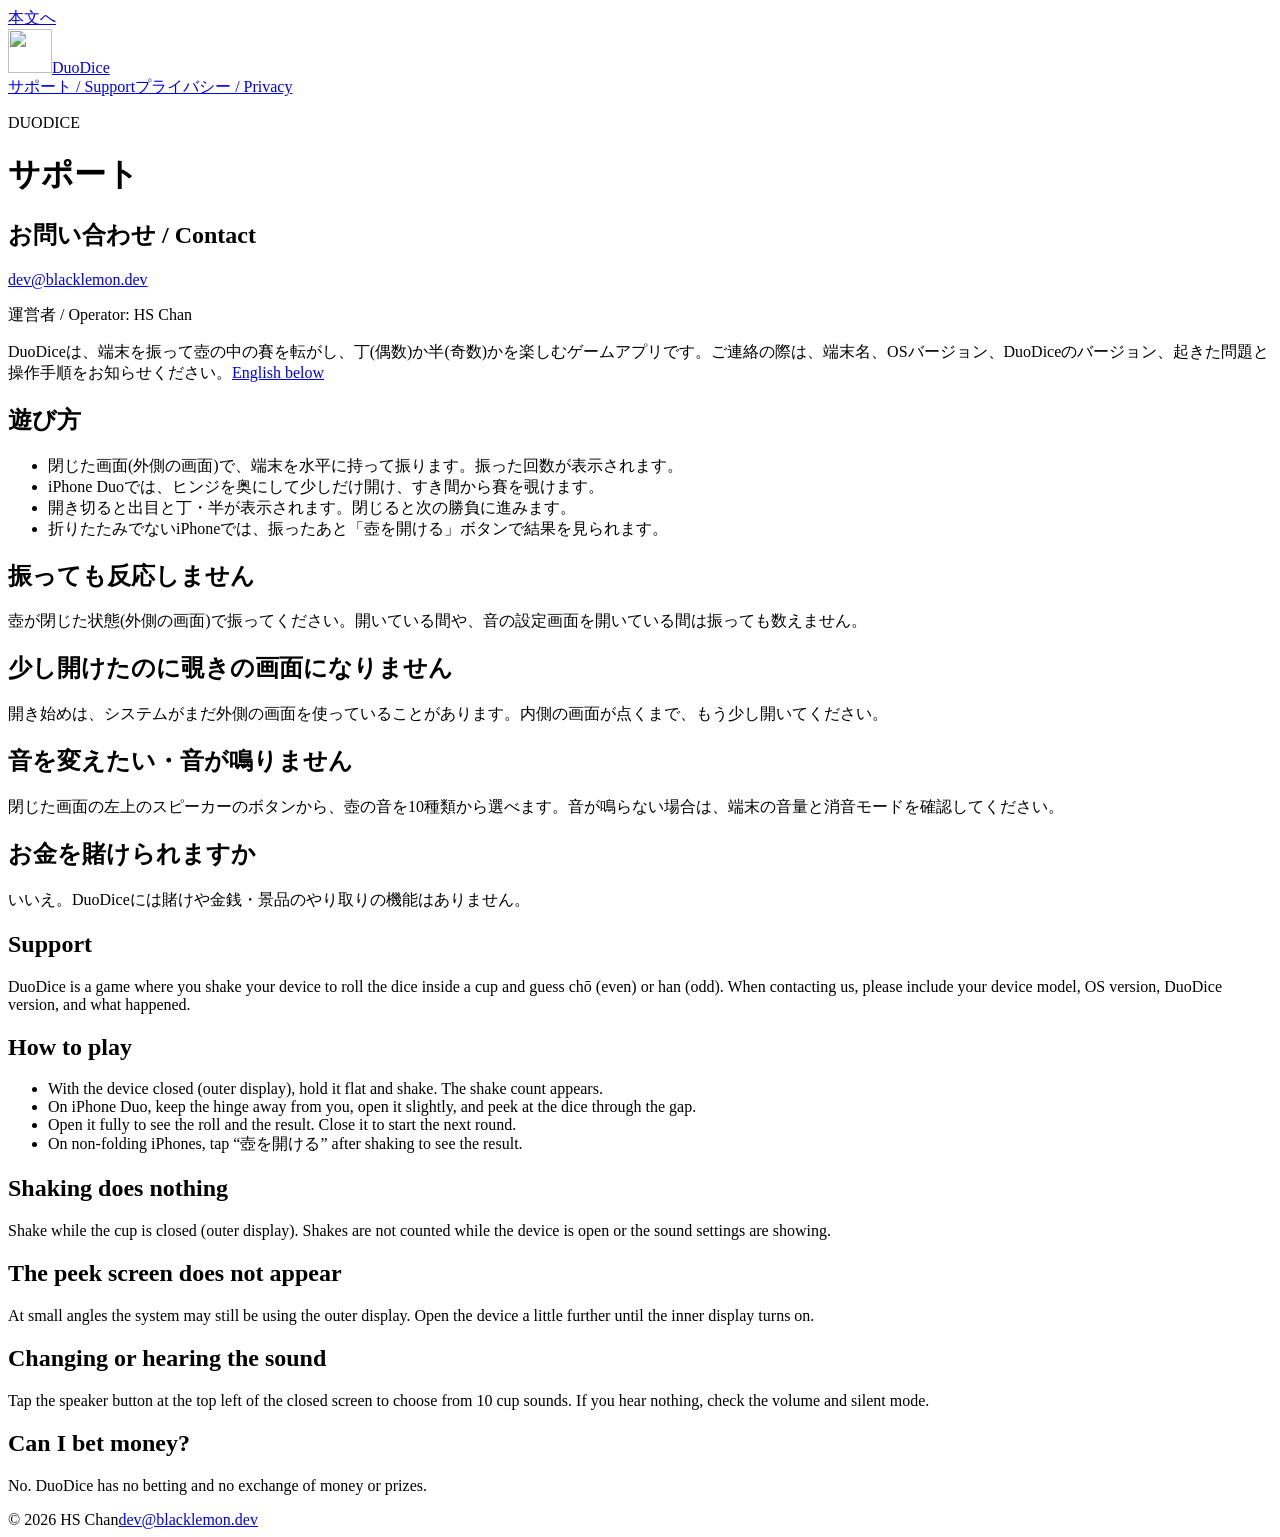
==== support.html @ f598330e "Add files via upload" ====
<!doctype html>
<html lang="ja"><head><meta charset="utf-8"><meta name="viewport" content="width=device-width,initial-scale=1">
<title>サポート · DuoDice</title><meta name="description" content="DuoDice サポート / Support">
<link rel="canonical" href="https://blklmn345.github.io/duodice-support/support.html"><link rel="icon" href="/duodice-support/icon.png"><link rel="stylesheet" href="/duodice-support/style.css"></head><body>
<a class="skip" href="#content">本文へ</a>
<header class="site-header"><a class="brand" href="/duodice-support/"><img src="/duodice-support/icon.png" width="44" height="44" alt="">DuoDice</a>
<nav class="site-nav" aria-label="Main navigation"><a href="/duodice-support/support.html" aria-current="page">サポート / Support</a><a href="/duodice-support/privacy.html">プライバシー / Privacy</a></nav></header>
<main id="content"><p class="eyebrow">DUODICE</p><h1>サポート</h1><aside class="contact"><h2>お問い合わせ / Contact</h2><p><a href="mailto:dev@blacklemon.dev">dev@blacklemon.dev</a></p><p>運営者 / Operator: HS Chan</p></aside>
<p>DuoDiceは、端末を振って壺の中の賽を転がし、丁(偶数)か半(奇数)かを楽しむゲームアプリです。ご連絡の際は、端末名、OSバージョン、DuoDiceのバージョン、起きた問題と操作手順をお知らせください。<a href="#en">English below</a></p>
<h2>遊び方</h2>
<ul><li>閉じた画面(外側の画面)で、端末を水平に持って振ります。振った回数が表示されます。</li><li>iPhone Duoでは、ヒンジを奥にして少しだけ開け、すき間から賽を覗けます。</li><li>開き切ると出目と丁・半が表示されます。閉じると次の勝負に進みます。</li><li>折りたたみでないiPhoneでは、振ったあと「壺を開ける」ボタンで結果を見られます。</li></ul>
<h2>振っても反応しません</h2>
<p>壺が閉じた状態(外側の画面)で振ってください。開いている間や、音の設定画面を開いている間は振っても数えません。</p>
<h2>少し開けたのに覗きの画面になりません</h2>
<p>開き始めは、システムがまだ外側の画面を使っていることがあります。内側の画面が点くまで、もう少し開いてください。</p>
<h2>音を変えたい・音が鳴りません</h2>
<p>閉じた画面の左上のスピーカーのボタンから、壺の音を10種類から選べます。音が鳴らない場合は、端末の音量と消音モードを確認してください。</p>
<h2>お金を賭けられますか</h2>
<p>いいえ。DuoDiceには賭けや金銭・景品のやり取りの機能はありません。</p>
<section class="lang" id="en" lang="en"><h1>Support</h1>
<p>DuoDice is a game where you shake your device to roll the dice inside a cup and guess chō (even) or han (odd). When contacting us, please include your device model, OS version, DuoDice version, and what happened.</p>
<h2>How to play</h2>
<ul><li>With the device closed (outer display), hold it flat and shake. The shake count appears.</li><li>On iPhone Duo, keep the hinge away from you, open it slightly, and peek at the dice through the gap.</li><li>Open it fully to see the roll and the result. Close it to start the next round.</li><li>On non-folding iPhones, tap “壺を開ける” after shaking to see the result.</li></ul>
<h2>Shaking does nothing</h2>
<p>Shake while the cup is closed (outer display). Shakes are not counted while the device is open or the sound settings are showing.</p>
<h2>The peek screen does not appear</h2>
<p>At small angles the system may still be using the outer display. Open the device a little further until the inner display turns on.</p>
<h2>Changing or hearing the sound</h2>
<p>Tap the speaker button at the top left of the closed screen to choose from 10 cup sounds. If you hear nothing, check the volume and silent mode.</p>
<h2>Can I bet money?</h2>
<p>No. DuoDice has no betting and no exchange of money or prizes.</p></section></main>
<footer class="site-footer"><span>© 2026 HS Chan</span><a href="mailto:dev@blacklemon.dev">dev@blacklemon.dev</a></footer></body></html>
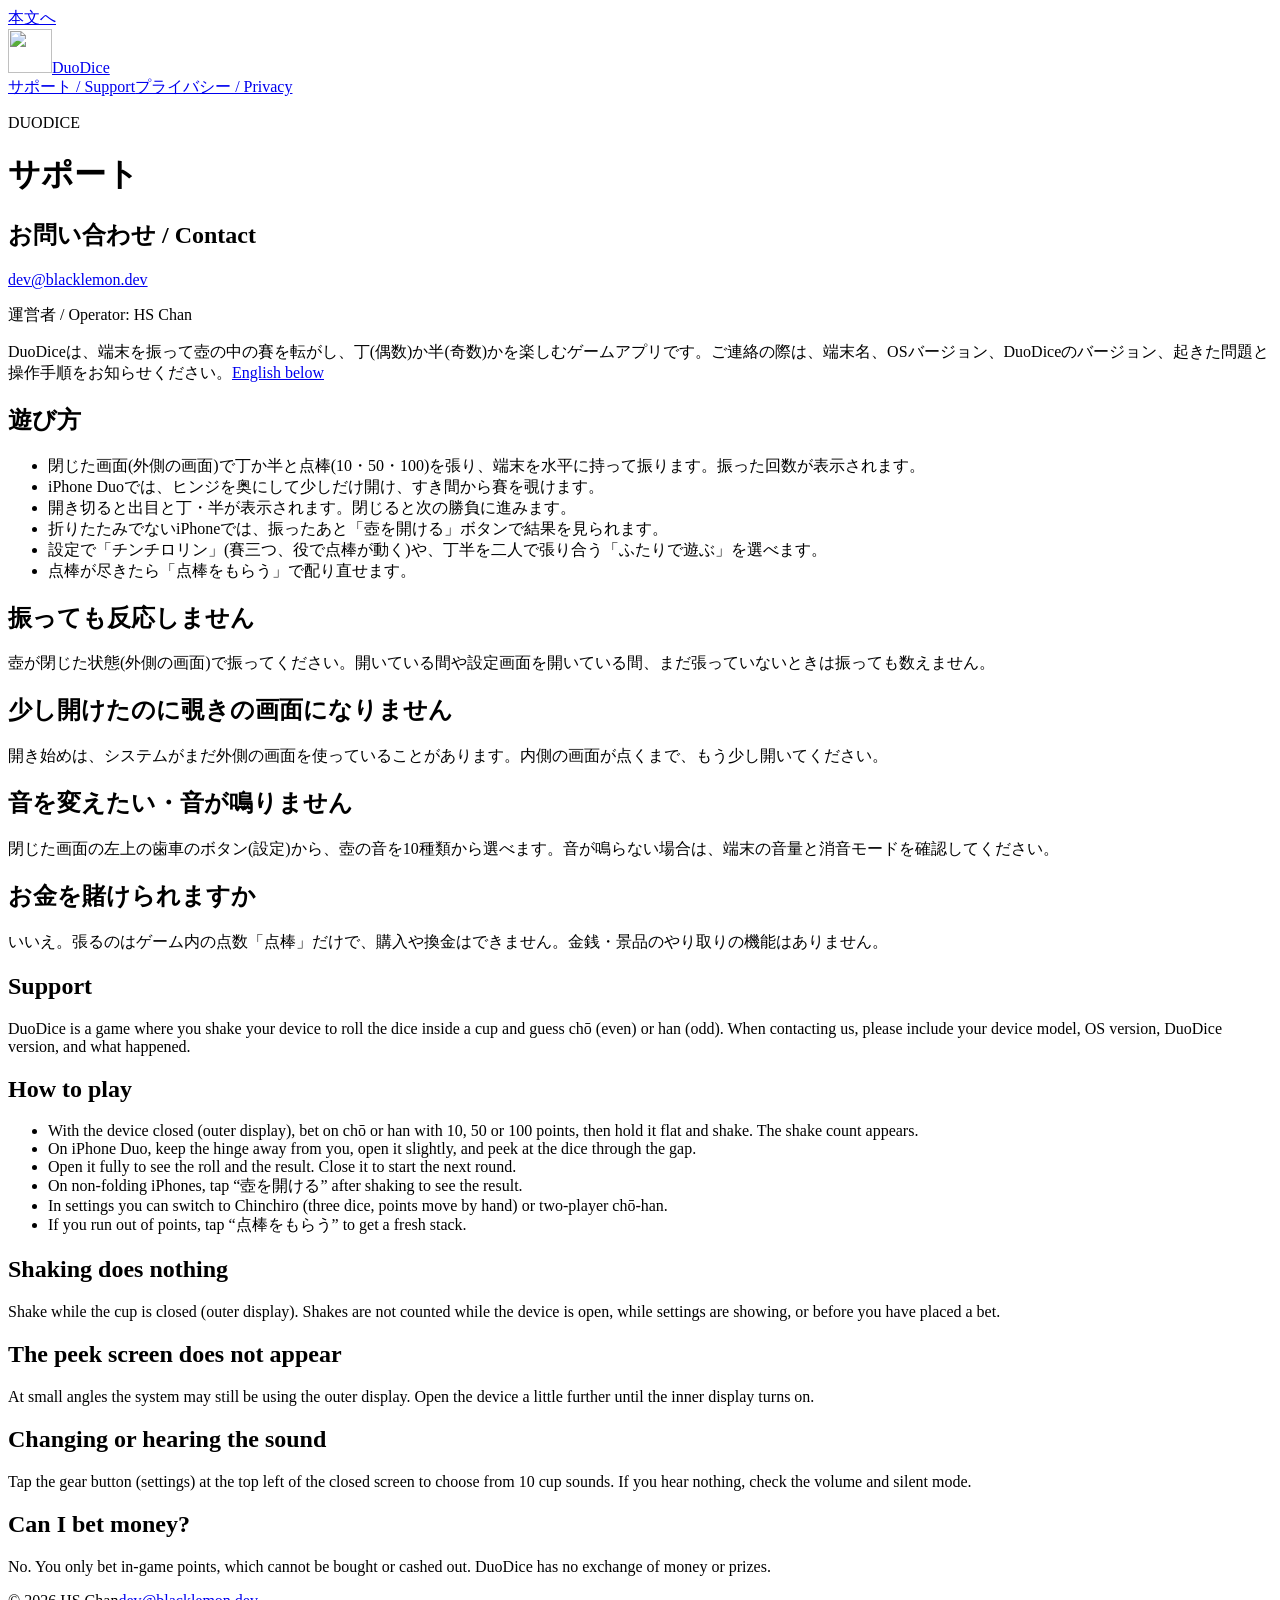
==== commit 92cbed85: "点棒・チンチロリン・二人の卓に合わせてプライバシーとサポートを更新" ====
--- a/support.html
+++ b/support.html
@@ -8,25 +8,25 @@
 <main id="content"><p class="eyebrow">DUODICE</p><h1>サポート</h1><aside class="contact"><h2>お問い合わせ / Contact</h2><p><a href="mailto:dev@blacklemon.dev">dev@blacklemon.dev</a></p><p>運営者 / Operator: HS Chan</p></aside>
 <p>DuoDiceは、端末を振って壺の中の賽を転がし、丁(偶数)か半(奇数)かを楽しむゲームアプリです。ご連絡の際は、端末名、OSバージョン、DuoDiceのバージョン、起きた問題と操作手順をお知らせください。<a href="#en">English below</a></p>
 <h2>遊び方</h2>
-<ul><li>閉じた画面(外側の画面)で、端末を水平に持って振ります。振った回数が表示されます。</li><li>iPhone Duoでは、ヒンジを奥にして少しだけ開け、すき間から賽を覗けます。</li><li>開き切ると出目と丁・半が表示されます。閉じると次の勝負に進みます。</li><li>折りたたみでないiPhoneでは、振ったあと「壺を開ける」ボタンで結果を見られます。</li></ul>
+<ul><li>閉じた画面(外側の画面)で丁か半と点棒(10・50・100)を張り、端末を水平に持って振ります。振った回数が表示されます。</li><li>iPhone Duoでは、ヒンジを奥にして少しだけ開け、すき間から賽を覗けます。</li><li>開き切ると出目と丁・半が表示されます。閉じると次の勝負に進みます。</li><li>折りたたみでないiPhoneでは、振ったあと「壺を開ける」ボタンで結果を見られます。</li><li>設定で「チンチロリン」(賽三つ、役で点棒が動く)や、丁半を二人で張り合う「ふたりで遊ぶ」を選べます。</li><li>点棒が尽きたら「点棒をもらう」で配り直せます。</li></ul>
 <h2>振っても反応しません</h2>
-<p>壺が閉じた状態(外側の画面)で振ってください。開いている間や、音の設定画面を開いている間は振っても数えません。</p>
+<p>壺が閉じた状態(外側の画面)で振ってください。開いている間や設定画面を開いている間、まだ張っていないときは振っても数えません。</p>
 <h2>少し開けたのに覗きの画面になりません</h2>
 <p>開き始めは、システムがまだ外側の画面を使っていることがあります。内側の画面が点くまで、もう少し開いてください。</p>
 <h2>音を変えたい・音が鳴りません</h2>
-<p>閉じた画面の左上のスピーカーのボタンから、壺の音を10種類から選べます。音が鳴らない場合は、端末の音量と消音モードを確認してください。</p>
+<p>閉じた画面の左上の歯車のボタン(設定)から、壺の音を10種類から選べます。音が鳴らない場合は、端末の音量と消音モードを確認してください。</p>
 <h2>お金を賭けられますか</h2>
-<p>いいえ。DuoDiceには賭けや金銭・景品のやり取りの機能はありません。</p>
+<p>いいえ。張るのはゲーム内の点数「点棒」だけで、購入や換金はできません。金銭・景品のやり取りの機能はありません。</p>
 <section class="lang" id="en" lang="en"><h1>Support</h1>
 <p>DuoDice is a game where you shake your device to roll the dice inside a cup and guess chō (even) or han (odd). When contacting us, please include your device model, OS version, DuoDice version, and what happened.</p>
 <h2>How to play</h2>
-<ul><li>With the device closed (outer display), hold it flat and shake. The shake count appears.</li><li>On iPhone Duo, keep the hinge away from you, open it slightly, and peek at the dice through the gap.</li><li>Open it fully to see the roll and the result. Close it to start the next round.</li><li>On non-folding iPhones, tap “壺を開ける” after shaking to see the result.</li></ul>
+<ul><li>With the device closed (outer display), bet on chō or han with 10, 50 or 100 points, then hold it flat and shake. The shake count appears.</li><li>On iPhone Duo, keep the hinge away from you, open it slightly, and peek at the dice through the gap.</li><li>Open it fully to see the roll and the result. Close it to start the next round.</li><li>On non-folding iPhones, tap “壺を開ける” after shaking to see the result.</li><li>In settings you can switch to Chinchiro (three dice, points move by hand) or two-player chō-han.</li><li>If you run out of points, tap “点棒をもらう” to get a fresh stack.</li></ul>
 <h2>Shaking does nothing</h2>
-<p>Shake while the cup is closed (outer display). Shakes are not counted while the device is open or the sound settings are showing.</p>
+<p>Shake while the cup is closed (outer display). Shakes are not counted while the device is open, while settings are showing, or before you have placed a bet.</p>
 <h2>The peek screen does not appear</h2>
 <p>At small angles the system may still be using the outer display. Open the device a little further until the inner display turns on.</p>
 <h2>Changing or hearing the sound</h2>
-<p>Tap the speaker button at the top left of the closed screen to choose from 10 cup sounds. If you hear nothing, check the volume and silent mode.</p>
+<p>Tap the gear button (settings) at the top left of the closed screen to choose from 10 cup sounds. If you hear nothing, check the volume and silent mode.</p>
 <h2>Can I bet money?</h2>
-<p>No. DuoDice has no betting and no exchange of money or prizes.</p></section></main>
+<p>No. You only bet in-game points, which cannot be bought or cashed out. DuoDice has no exchange of money or prizes.</p></section></main>
 <footer class="site-footer"><span>© 2026 HS Chan</span><a href="mailto:dev@blacklemon.dev">dev@blacklemon.dev</a></footer></body></html>
